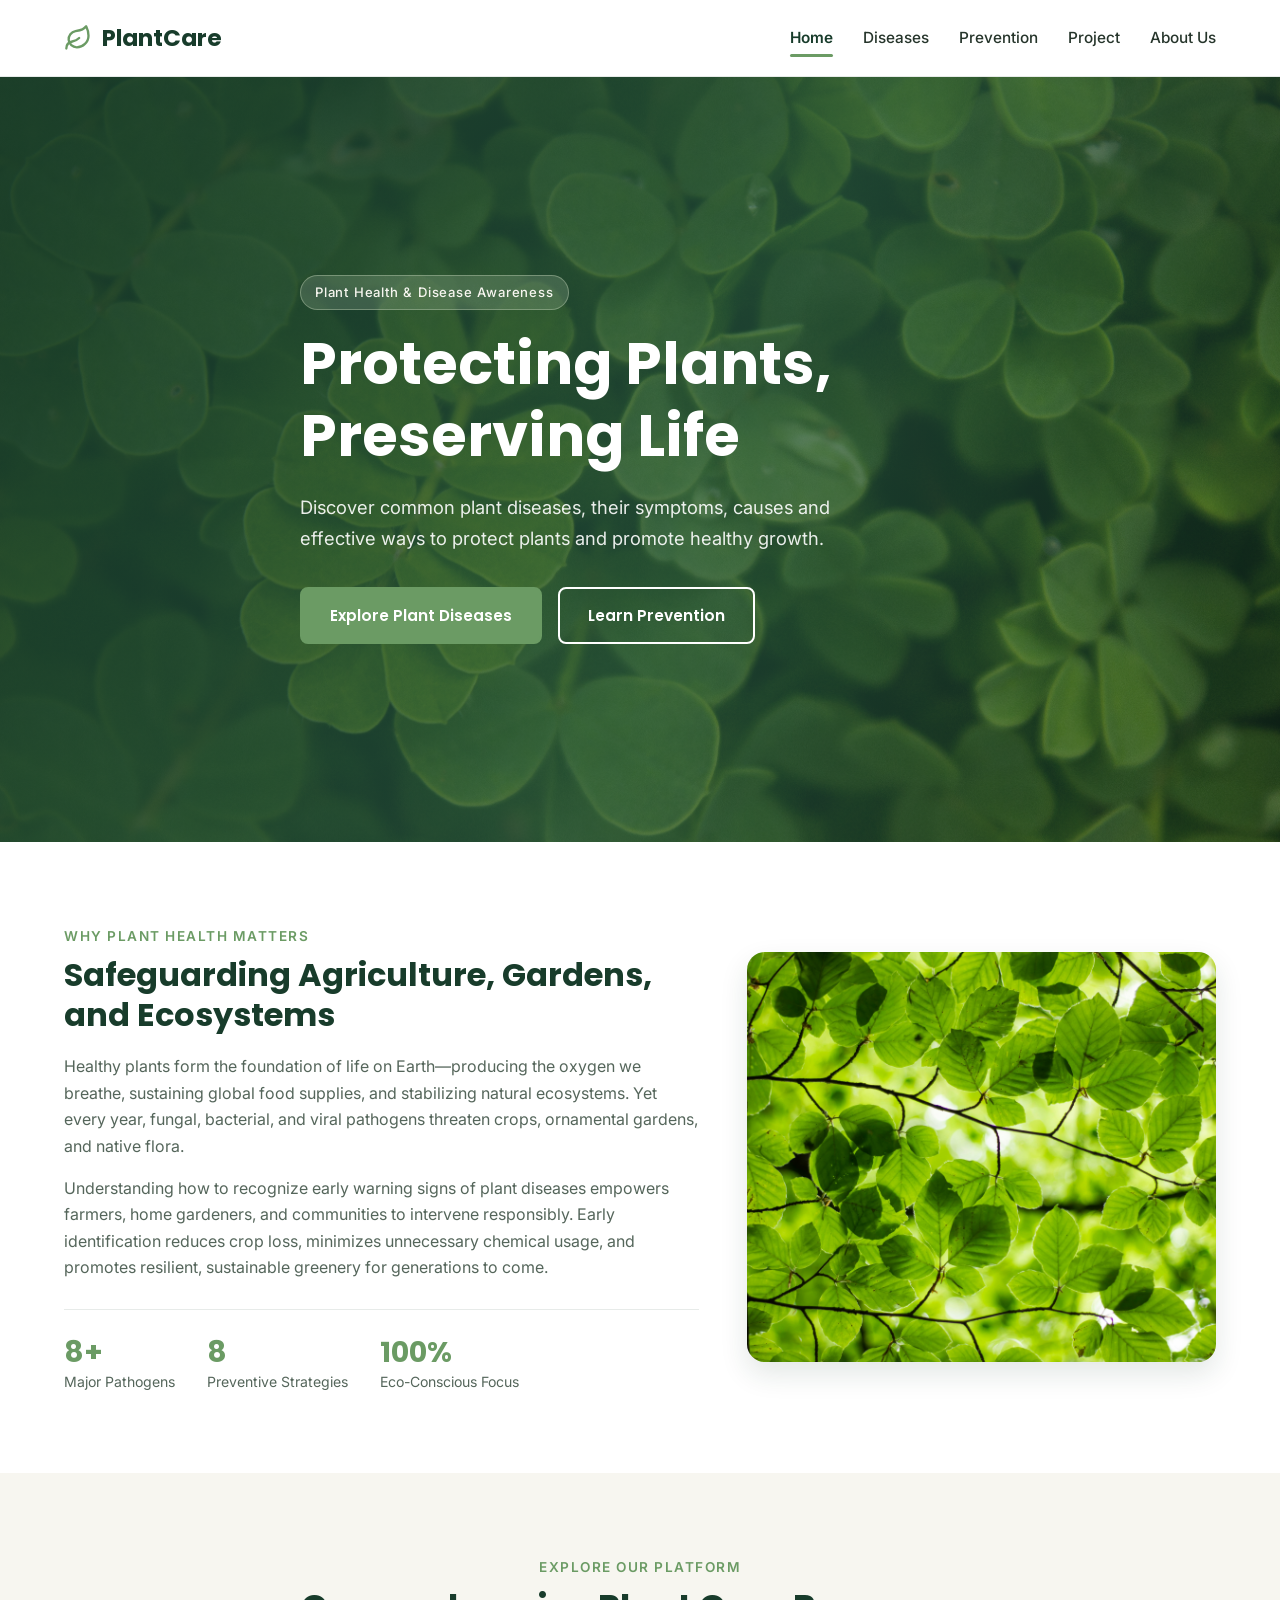
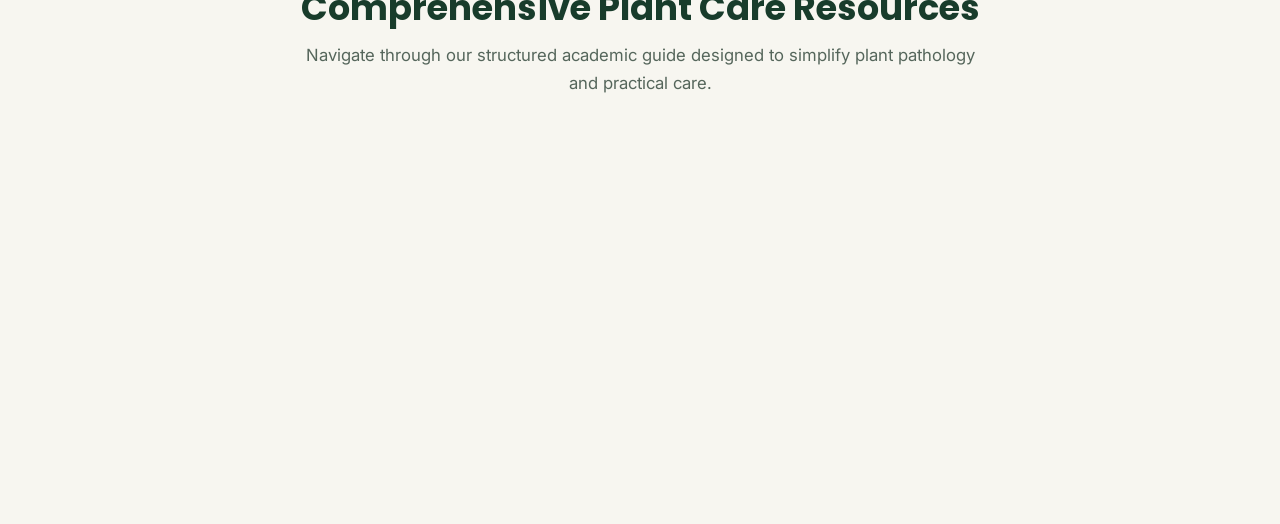
==== index.html @ 59e24690 "Initial commit" ====
<!DOCTYPE html>
<html lang="en">
<head>
  <meta charset="UTF-8">
  <meta name="viewport" content="width=device-width, initial-scale=1.0">
  <title>PlantCare – Plant Disease Awareness</title>
  <link rel="preconnect" href="https://fonts.googleapis.com">
  <link rel="preconnect" href="https://fonts.gstatic.com" crossorigin>
  <link href="https://fonts.googleapis.com/css2?family=Inter:wght@400;500;600&family=Poppins:wght@500;600;700&display=swap" rel="stylesheet">
  <link rel="stylesheet" href="css/style.css">
</head>
<body>

  <!-- Sticky Navigation Bar -->
  <header class="navbar">
    <div class="container nav-container">
      <a href="index.html" class="logo">
        <svg class="logo-icon" viewBox="0 0 24 24" fill="none" stroke="currentColor" stroke-width="2" stroke-linecap="round" stroke-linejoin="round">
          <path d="M11 20A7 7 0 0 1 9.8 6.1C15.5 5 17 4.48 19 2c1 2 2 4.18 2 8 0 5.5-4.78 10-10 10Z"/>
          <path d="M2 21c0-3 1.85-5.36 5.08-6C9.5 14.52 12 13 13 12"/>
        </svg>
        <span>PlantCare</span>
      </a>

      <button class="hamburger" id="hamburger" aria-label="Toggle Menu" aria-expanded="false">
        <span></span>
        <span></span>
        <span></span>
      </button>

      <nav class="nav-links" id="nav-links">
        <a href="index.html" class="active">Home</a>
        <a href="diseases.html">Diseases</a>
        <a href="prevention.html">Prevention</a>
        <a href="project.html">Project</a>
        <a href="about.html">About Us</a>
      </nav>
    </div>
  </header>

  <!-- Hero Section -->
  <!-- Replace 'images/hero.jpg' with a high-resolution healthy green plant/botanical background photo -->
  <section class="hero" style="background-image: url('images/hero.jpg');">
    <div class="hero-overlay"></div>
    <div class="container hero-content fade-in">
      <span class="badge">Plant Health &amp; Disease Awareness</span>
      <h1>Protecting Plants, Preserving Life</h1>
      <p>Discover common plant diseases, their symptoms, causes and effective ways to protect plants and promote healthy growth.</p>
      <div class="hero-buttons">
        <a href="diseases.html" class="btn btn-primary">Explore Plant Diseases</a>
        <a href="prevention.html" class="btn btn-outline">Learn Prevention</a>
      </div>
    </div>
  </section>

  <!-- Introduction Section -->
  <section class="section intro-section">
    <div class="container">
      <div class="intro-grid fade-in">
        <div class="intro-text">
          <span class="section-subtitle">Why Plant Health Matters</span>
          <h2>Safeguarding Agriculture, Gardens, and Ecosystems</h2>
          <p>Healthy plants form the foundation of life on Earth—producing the oxygen we breathe, sustaining global food supplies, and stabilizing natural ecosystems. Yet every year, fungal, bacterial, and viral pathogens threaten crops, ornamental gardens, and native flora.</p>
          <p>Understanding how to recognize early warning signs of plant diseases empowers farmers, home gardeners, and communities to intervene responsibly. Early identification reduces crop loss, minimizes unnecessary chemical usage, and promotes resilient, sustainable greenery for generations to come.</p>
          <div class="stats-row">
            <div class="stat-item">
              <h3>8+</h3>
              <p>Major Pathogens</p>
            </div>
            <div class="stat-item">
              <h3>8</h3>
              <p>Preventive Strategies</p>
            </div>
            <div class="stat-item">
              <h3>100%</h3>
              <p>Eco-Conscious Focus</p>
            </div>
          </div>
        </div>
        <div class="intro-image">
          <!-- Replace 'images/intro-plant.jpg' with a close-up photo of healthy green leaves or plant inspection -->
          <img src="images/intro-plant.jpg" alt="Healthy green leaves in sunlight">
        </div>
      </div>
    </div>
  </section>

  <!-- Quick Highlights Section -->
  <section class="section bg-cream">
    <div class="container">
      <div class="section-header fade-in">
        <span class="section-subtitle">Explore Our Platform</span>
        <h2>Comprehensive Plant Care Resources</h2>
        <p>Navigate through our structured academic guide designed to simplify plant pathology and practical care.</p>
      </div>

      <div class="features-grid">
        <div class="feature-card fade-in">
          <div class="feature-icon">
            <svg viewBox="0 0 24 24" fill="none" stroke="currentColor" stroke-width="2"><circle cx="11" cy="11" r="8"/><path d="m21 21-4.3-4.3"/></svg>
          </div>
          <h3>Disease Identification</h3>
          <p>Examine visual symptoms, underlying causes, and pathogen profiles for eight widespread plant diseases.</p>
          <a href="diseases.html" class="card-link">View Diseases &rarr;</a>
        </div>

        <div class="feature-card fade-in">
          <div class="feature-icon">
            <svg viewBox="0 0 24 24" fill="none" stroke="currentColor" stroke-width="2"><path d="M12 22s8-4 8-10V5l-8-3-8 3v7c0 6 8 10 8 10z"/></svg>
          </div>
          <h3>Prevention &amp; Control</h3>
          <p>Learn practical, sustainable habits—from proper watering and soil care to crop rotation and hygiene.</p>
          <a href="prevention.html" class="card-link">Explore Prevention &rarr;</a>
        </div>

        <div class="feature-card fade-in">
          <div class="feature-icon">
            <svg viewBox="0 0 24 24" fill="none" stroke="currentColor" stroke-width="2"><rect x="3" y="3" width="18" height="18" rx="2" ry="2"/><circle cx="8.5" cy="8.5" r="1.5"/><polyline points="21 15 16 10 5 21"/></svg>
          </div>
          <h3>Field Observations</h3>
          <p>Explore our academic project objectives and browse real-world photographic observations from our study.</p>
          <a href="project.html" class="card-link">See Our Project &rarr;</a>
        </div>
      </div>
    </div>
  </section>

  <!-- Footer -->
  

  <script src="js/script.js"></script>
</body>
</html>
---- css/style.css ----
/* =========================================
   1. CSS Variables & Nature Color Palette
   ========================================= */
:root {
  --deep-forest: #183C2B;
  --dark-green: #285943;
  --leaf-green: #6B9B64;
  --sage-green: #B8CBB0;
  --soft-cream: #F7F6F0;
  --white: #FFFFFF;
  --dark-text: #26352B;
  --muted-text: #55665B;
  --border-light: rgba(24, 60, 43, 0.1);
  --shadow-sm: 0 4px 16px rgba(24, 60, 43, 0.06);
  --shadow-md: 0 12px 28px rgba(24, 60, 43, 0.12);
  --radius-md: 12px;
  --radius-lg: 18px;
  --transition: all 0.3s ease;
}

/* =========================================
   2. Reset & Base Styles
   ========================================= */
*,
*::before,
*::after {
  box-sizing: border-box;
  margin: 0;
  padding: 0;
}

html {
  scroll-behavior: smooth;
}

body {
  font-family: 'Inter', -apple-system, BlinkMacSystemFont, sans-serif;
  color: var(--dark-text);
  background-color: var(--white);
  line-height: 1.65;
  overflow-x: hidden;
}

h1, h2, h3, h4 {
  font-family: 'Poppins', sans-serif;
  color: var(--deep-forest);
  line-height: 1.25;
}

img {
  max-width: 100%;
  display: block;
}

a {
  text-decoration: none;
  color: inherit;
}

.container {
  width: 90%;
  max-width: 1200px;
  margin: 0 auto;
}

.section {
  padding: 80px 0;
}

.bg-cream {
  background-color: var(--soft-cream);
}

.section-subtitle {
  display: inline-block;
  font-size: 0.85rem;
  font-weight: 600;
  text-transform: uppercase;
  letter-spacing: 1.5px;
  color: var(--leaf-green);
  margin-bottom: 8px;
}

.section-header {
  text-align: center;
  max-width: 680px;
  margin: 0 auto 52px;
}

.section-header h2 {
  font-size: 2.2rem;
  margin-bottom: 12px;
}

.section-header p {
  color: var(--muted-text);
  font-size: 1.05rem;
}

/* =========================================
   3. Sticky Navigation Bar
   ========================================= */
.navbar {
  position: sticky;
  top: 0;
  z-index: 1000;
  background-color: rgba(255, 255, 255, 0.96);
  backdrop-filter: blur(10px);
  border-bottom: 1px solid var(--border-light);
  transition: var(--transition);
}

.navbar.scrolled {
  box-shadow: 0 4px 20px rgba(24, 60, 43, 0.08);
}

.nav-container {
  display: flex;
  align-items: center;
  justify-content: space-between;
  height: 76px;
}

.logo {
  display: flex;
  align-items: center;
  gap: 10px;
  font-family: 'Poppins', sans-serif;
  font-size: 1.45rem;
  font-weight: 700;
  color: var(--deep-forest);
}

.logo-icon {
  width: 28px;
  height: 28px;
  color: var(--leaf-green);
}

.nav-links {
  display: flex;
  align-items: center;
  gap: 30px;
}

.nav-links a {
  font-size: 0.96rem;
  font-weight: 500;
  color: var(--dark-text);
  position: relative;
  padding: 6px 0;
  transition: var(--transition);
}

.nav-links a::after {
  content: '';
  position: absolute;
  left: 0;
  bottom: 0;
  width: 0;
  height: 2.5px;
  background-color: var(--leaf-green);
  border-radius: 2px;
  transition: width 0.3s ease;
}

.nav-links a:hover,
.nav-links a.active {
  color: var(--deep-forest);
  font-weight: 600;
}

.nav-links a:hover::after,
.nav-links a.active::after {
  width: 100%;
}

/* Hamburger Button */
.hamburger {
  display: none;
  flex-direction: column;
  justify-content: space-between;
  width: 28px;
  height: 20px;
  background: transparent;
  border: none;
  cursor: pointer;
}

.hamburger span {
  display: block;
  width: 100%;
  height: 2.5px;
  background-color: var(--deep-forest);
  border-radius: 2px;
  transition: var(--transition);
}

/* =========================================
   4. Hero Section & Page Banners
   ========================================= */
.hero {
  position: relative;
  min-height: 85vh;
  display: flex;
  align-items: center;
  background-color: var(--deep-forest);
  background-size: cover;
  background-position: center;
  color: var(--white);
}

.hero-overlay {
  position: absolute;
  inset: 0;
  background: linear-gradient(
    115deg,
    rgba(24, 60, 43, 0.9) 0%,
    rgba(40, 89, 67, 0.72) 55%,
    rgba(24, 60, 43, 0.45) 100%
  );
}

.hero-content {
  position: relative;
  z-index: 2;
  max-width: 680px;
  padding: 60px 0;
}

.badge {
  display: inline-block;
  padding: 6px 14px;
  background-color: rgba(184, 203, 176, 0.22);
  border: 1px solid rgba(184, 203, 176, 0.45);
  color: var(--soft-cream);
  border-radius: 50px;
  font-size: 0.82rem;
  font-weight: 500;
  letter-spacing: 0.8px;
  margin-bottom: 18px;
}

.hero h1 {
  color: var(--white);
  font-size: clamp(2.4rem, 5vw, 3.6rem);
  font-weight: 700;
  margin-bottom: 20px;
}

.hero p {
  font-size: 1.15rem;
  color: rgba(255, 255, 255, 0.9);
  margin-bottom: 34px;
  max-width: 580px;
}

.hero-buttons {
  display: flex;
  flex-wrap: wrap;
  gap: 16px;
}

/* Buttons */
.btn {
  display: inline-flex;
  align-items: center;
  justify-content: center;
  padding: 14px 28px;
  font-family: 'Poppins', sans-serif;
  font-size: 0.96rem;
  font-weight: 600;
  border-radius: 8px;
  transition: var(--transition);
  cursor: pointer;
}

.btn-primary {
  background-color: var(--leaf-green);
  color: var(--white);
  border: 2px solid var(--leaf-green);
}

.btn-primary:hover {
  background-color: var(--dark-green);
  border-color: var(--dark-green);
  transform: translateY(-2px);
}

.btn-outline {
  background-color: transparent;
  color: var(--white);
  border: 2px solid var(--white);
}

.btn-outline:hover {
  background-color: var(--white);
  color: var(--deep-forest);
  transform: translateY(-2px);
}

/* Inner Page Banner */
.page-banner {
  background: linear-gradient(135deg, var(--deep-forest), var(--dark-green));
  color: var(--white);
  padding: 72px 0;
  text-align: center;
}

.page-banner h1 {
  color: var(--white);
  font-size: clamp(2rem, 4vw, 2.8rem);
  margin-bottom: 12px;
}

.page-banner p {
  color: var(--sage-green);
  max-width: 640px;
  margin: 0 auto;
  font-size: 1.08rem;
}

/* =========================================
   5. Home Page Intro & Features
   ========================================= */
.intro-grid {
  display: grid;
  grid-template-columns: 1.15fr 0.85fr;
  gap: 48px;
  align-items: center;
}

.intro-text h2 {
  font-size: 2rem;
  margin-bottom: 18px;
}

.intro-text p {
  color: var(--muted-text);
  margin-bottom: 16px;
}

.stats-row {
  display: flex;
  gap: 32px;
  margin-top: 28px;
  padding-top: 24px;
  border-top: 1px solid var(--border-light);
}

.stat-item h3 {
  font-size: 1.8rem;
  color: var(--leaf-green);
}

.stat-item p {
  font-size: 0.88rem;
  margin: 0;
}

.intro-image img {
  width: 100%;
  height: 410px;
  object-fit: cover;
  background-color: var(--sage-green);
  border-radius: var(--radius-lg);
  box-shadow: var(--shadow-md);
}

.features-grid {
  display: grid;
  grid-template-columns: repeat(3, 1fr);
  gap: 28px;
}

.feature-card {
  background: var(--white);
  padding: 34px 28px;
  border-radius: var(--radius-md);
  box-shadow: var(--shadow-sm);
  border: 1px solid var(--border-light);
  transition: var(--transition);
}

.feature-card:hover {
  transform: translateY(-6px);
  box-shadow: var(--shadow-md);
}

.feature-icon {
  width: 50px;
  height: 50px;
  background-color: var(--soft-cream);
  color: var(--dark-green);
  border-radius: 12px;
  display: flex;
  align-items: center;
  justify-content: center;
  margin-bottom: 20px;
}

.feature-icon svg {
  width: 24px;
  height: 24px;
}

.feature-card h3 {
  font-size: 1.25rem;
  margin-bottom: 10px;
}

.feature-card p {
  color: var(--muted-text);
  font-size: 0.95rem;
  margin-bottom: 18px;
}

.card-link {
  font-weight: 600;
  font-size: 0.92rem;
  color: var(--dark-green);
  transition: var(--transition);
}

.card-link:hover {
  color: var(--leaf-green);
}

/* =========================================
   6. Diseases Page Cards
   ========================================= */
.diseases-grid {
  display: grid;
  grid-template-columns: repeat(2, 1fr);
  gap: 32px;
}

.disease-card {
  background: var(--white);
  border-radius: var(--radius-lg);
  overflow: hidden;
  box-shadow: var(--shadow-sm);
  border: 1px solid var(--border-light);
  display: flex;
  flex-direction: column;
  transition: var(--transition);
}

.disease-card:hover {
  transform: translateY(-6px);
  box-shadow: var(--shadow-md);
}

.card-img-wrap {
  position: relative;
  height: 240px;
  background-color: var(--sage-green);
  overflow: hidden;
}

.card-img-wrap img {
  width: 100%;
  height: 100%;
  object-fit: cover;
  transition: transform 0.5s ease;
}

.disease-card:hover .card-img-wrap img {
  transform: scale(1.06);
}

.pathogen-tag {
  position: absolute;
  top: 14px;
  right: 14px;
  background-color: rgba(24, 60, 43, 0.9);
  color: var(--white);
  font-size: 0.78rem;
  font-weight: 500;
  padding: 5px 12px;
  border-radius: 50px;
}

.card-body {
  padding: 28px;
  flex: 1;
  display: flex;
  flex-direction: column;
}

.card-body h3 {
  font-size: 1.35rem;
  margin-bottom: 10px;
}

.disease-desc {
  color: var(--muted-text);
  font-size: 0.95rem;
  margin-bottom: 18px;
}

.disease-meta {
  margin-top: auto;
  background-color: var(--soft-cream);
  padding: 16px;
  border-radius: 10px;
  font-size: 0.9rem;
}

.disease-meta p {
  margin-bottom: 8px;
}

.disease-meta p:last-child {
  margin-bottom: 0;
}

.disease-meta strong {
  color: var(--deep-forest);
}

.cta-box {
  margin-top: 64px;
  background-color: var(--soft-cream);
  border: 1px solid var(--sage-green);
  border-radius: var(--radius-lg);
  padding: 44px 32px;
  text-align: center;
}

.cta-box h3 {
  font-size: 1.6rem;
  margin-bottom: 10px;
}

.cta-box p {
  color: var(--muted-text);
  margin-bottom: 24px;
}

/* =========================================
   7. Prevention Page Cards
   ========================================= */
.prevention-grid {
  display: grid;
  grid-template-columns: repeat(2, 1fr);
  gap: 28px;
}

.prevention-card {
  background-color: var(--white);
  border: 1px solid var(--border-light);
  border-radius: var(--radius-md);
  padding: 32px;
  box-shadow: var(--shadow-sm);
  transition: var(--transition);
}

.prevention-card:hover {
  transform: translateY(-5px);
  box-shadow: var(--shadow-md);
  border-color: var(--leaf-green);
}

.prev-header {
  display: flex;
  align-items: center;
  justify-content: space-between;
  margin-bottom: 18px;
}

.prev-icon {
  width: 52px;
  height: 52px;
  border-radius: 12px;
  background-color: var(--soft-cream);
  color: var(--dark-green);
  display: flex;
  align-items: center;
  justify-content: center;
}

.prev-icon svg {
  width: 26px;
  height: 26px;
}

.step-num {
  font-family: 'Poppins', sans-serif;
  font-size: 1.5rem;
  font-weight: 700;
  color: var(--sage-green);
}

.prevention-card h3 {
  font-size: 1.25rem;
  margin-bottom: 10px;
}

.prevention-card p {
  color: var(--muted-text);
  font-size: 0.96rem;
}

/* =========================================
   8. Project Page & 20-Photo Lightbox Gallery
   ========================================= */
.overview-card {
  background-color: var(--soft-cream);
  padding: 44px;
  border-radius: var(--radius-lg);
  border-left: 5px solid var(--dark-green);
  margin-bottom: 64px;
}

.overview-card h2 {
  font-size: 1.9rem;
  margin-bottom: 16px;
}

.overview-card p {
  color: var(--dark-text);
  font-size: 1.05rem;
}

.objectives-grid {
  display: grid;
  grid-template-columns: repeat(3, 1fr);
  gap: 22px;
}

.objective-item {
  background: var(--white);
  border: 1px solid var(--border-light);
  border-radius: var(--radius-md);
  padding: 24px;
  display: flex;
  align-items: flex-start;
  gap: 14px;
  box-shadow: var(--shadow-sm);
  transition: var(--transition);
}

.objective-item:hover {
  transform: translateY(-4px);
  box-shadow: var(--shadow-md);
}

.obj-check {
  flex-shrink: 0;
  width: 28px;
  height: 28px;
  border-radius: 50%;
  background-color: var(--leaf-green);
  color: var(--white);
  display: flex;
  align-items: center;
  justify-content: center;
  font-size: 0.85rem;
  font-weight: 700;
}

.objective-item p {
  font-weight: 500;
  font-size: 0.96rem;
}

/* Gallery Grid */
.gallery-grid {
  display: grid;
  grid-template-columns: repeat(4, 1fr);
  gap: 20px;
}

.gallery-item {
  position: relative;
  aspect-ratio: 4 / 3;
  border-radius: var(--radius-md);
  overflow: hidden;
  background-color: var(--sage-green);
  box-shadow: var(--shadow-sm);
  cursor: pointer;
}

.gallery-item img {
  width: 100%;
  height: 100%;
  object-fit: cover;
  transition: transform 0.45s ease;
}

.gallery-overlay {
  position: absolute;
  inset: 0;
  background: rgba(24, 60, 43, 0.55);
  display: flex;
  align-items: center;
  justify-content: center;
  opacity: 0;
  transition: opacity 0.3s ease;
}

.gallery-overlay span {
  color: var(--white);
  font-family: 'Poppins', sans-serif;
  font-size: 0.9rem;
  font-weight: 500;
  padding: 8px 16px;
  border: 1px solid rgba(255, 255, 255, 0.7);
  border-radius: 50px;
  background-color: rgba(24, 60, 43, 0.6);
}

.gallery-item:hover img {
  transform: scale(1.08);
}

.gallery-item:hover .gallery-overlay {
  opacity: 1;
}

/* Lightbox Modal */
.lightbox {
  position: fixed;
  inset: 0;
  z-index: 2000;
  background-color: rgba(15, 32, 24, 0.94);
  display: none;
  align-items: center;
  justify-content: center;
  padding: 24px;
}

.lightbox.open {
  display: flex;
}

.lightbox-content {
  max-width: 900px;
  max-height: 85vh;
  text-align: center;
}

.lightbox-content img {
  max-height: 72vh;
  width: auto;
  margin: 0 auto;
  border-radius: var(--radius-md);
  box-shadow: 0 12px 40px rgba(0, 0, 0, 0.5);
}

.lightbox-caption {
  margin-top: 14px;
  color: var(--white);
  display: flex;
  justify-content: space-between;
  align-items: center;
  gap: 16px;
  font-size: 0.95rem;
}

.lightbox-caption span {
  color: var(--sage-green);
  font-weight: 600;
  white-space: nowrap;
}

.lightbox-close,
.lightbox-prev,
.lightbox-next {
  position: absolute;
  background: rgba(255, 255, 255, 0.14);
  color: var(--white);
  border: none;
  cursor: pointer;
  border-radius: 50%;
  width: 48px;
  height: 48px;
  font-size: 1.5rem;
  display: flex;
  align-items: center;
  justify-content: center;
  transition: var(--transition);
}

.lightbox-close:hover,
.lightbox-prev:hover,
.lightbox-next:hover {
  background: var(--leaf-green);
}

.lightbox-close {
  top: 24px;
  right: 28px;
  font-size: 1.8rem;
}

.lightbox-prev {
  left: 24px;
  top: 50%;
  transform: translateY(-50%);
}

.lightbox-next {
  right: 24px;
  top: 50%;
  transform: translateY(-50%);
}

/* =========================================
   9. About Us & Circular Team Grid
   ========================================= */
.about-intro {
  max-width: 820px;
  margin: 0 auto 56px;
  text-align: center;
}

.about-intro h2 {
  font-size: 2.1rem;
  margin-bottom: 18px;
}

.about-intro p {
  font-size: 1.08rem;
  color: var(--muted-text);
}

.mv-grid {
  display: grid;
  grid-template-columns: repeat(2, 1fr);
  gap: 32px;
}

.mv-card {
  background-color: var(--soft-cream);
  padding: 38px;
  border-radius: var(--radius-lg);
  border: 1px solid var(--border-light);
  transition: var(--transition);
}

.mv-card:hover {
  transform: translateY(-5px);
  box-shadow: var(--shadow-md);
}

.mv-icon {
  width: 52px;
  height: 52px;
  border-radius: 12px;
  background-color: var(--deep-forest);
  color: var(--white);
  display: flex;
  align-items: center;
  justify-content: center;
  margin-bottom: 20px;
}

.mv-icon svg {
  width: 26px;
  height: 26px;
}

.mv-card h3 {
  font-size: 1.4rem;
  margin-bottom: 12px;
}

.mv-card p {
  color: var(--muted-text);
}

.team-grid {
  display: grid;
  grid-template-columns: repeat(5, 1fr);
  gap: 30px;
}

.team-card {
  background: var(--white);
  padding: 34px 20px;
  border-radius: var(--radius-lg);
  text-align: center;
  box-shadow: var(--shadow-sm);
  border: 1px solid var(--border-light);
  transition: var(--transition);
}

.team-card:hover {
  transform: translateY(-6px);
  box-shadow: var(--shadow-md);
}

.team-photo {
  width: 155px;
  height: 155px;
  margin: 0 auto 20px;
  border-radius: 50%;
  overflow: hidden;
  border: 4px solid var(--sage-green);
  background-color: var(--soft-cream);
  transition: var(--transition);
}

.team-card:hover .team-photo {
  border-color: var(--leaf-green);
}

.team-photo img {
  width: 100%;
  height: 100%;
  object-fit: cover;
}

.team-card h3 {
  font-size: 1.15rem;
  color: var(--deep-forest);
}

/* =========================================
   10. Footer
   ========================================= */
.footer {
  background-color: var(--deep-forest);
  color: var(--sage-green);
  padding-top: 64px;
}

.footer-grid {
  display: grid;
  grid-template-columns: 1.4fr 1fr 1.2fr;
  gap: 44px;
  padding-bottom: 48px;
}

.footer-logo {
  color: var(--white);
  margin-bottom: 16px;
}

.footer-brand p {
  font-size: 0.94rem;
  margin-bottom: 14px;
}

.footer-motto {
  display: inline-block;
  color: var(--white);
  font-family: 'Poppins', sans-serif;
  font-weight: 600;
  font-size: 0.92rem;
  padding: 6px 14px;
  background-color: rgba(107, 155, 100, 0.25);
  border-radius: 6px;
}

.footer h4 {
  color: var(--white);
  font-size: 1.1rem;
  margin-bottom: 18px;
}

.footer-links ul {
  list-style: none;
}

.footer-links li {
  margin-bottom: 10px;
}

.footer-links a {
  font-size: 0.94rem;
  transition: var(--transition);
}

.footer-links a:hover {
  color: var(--white);
  padding-left: 5px;
}

.footer-info p {
  font-size: 0.94rem;
}

.footer-bottom {
  border-top: 1px solid rgba(184, 203, 176, 0.18);
  padding: 20px 0;
  text-align: center;
  font-size: 0.88rem;
}

/* =========================================
   11. Minimal Fade-In Scroll Animations
   ========================================= */
.fade-in {
  opacity: 0;
  transform: translateY(20px);
  transition: opacity 0.65s ease, transform 0.65s ease;
}

.fade-in.visible {
  opacity: 1;
  transform: translateY(0);
}

/* =========================================
   12. Responsive Breakpoints
   ========================================= */
@media (max-width: 992px) {
  .intro-grid,
  .diseases-grid,
  .prevention-grid,
  .mv-grid {
    grid-template-columns: 1fr;
  }

  .features-grid,
  .objectives-grid {
    grid-template-columns: repeat(2, 1fr);
  }

  .gallery-grid {
    grid-template-columns: repeat(3, 1fr);
  }

  .team-grid {
    grid-template-columns: repeat(2, 1fr);
  }

  .footer-grid {
    grid-template-columns: 1fr 1fr;
  }
}

@media (max-width: 768px) {
  .hamburger {
    display: flex;
  }

  .nav-links {
    position: absolute;
    top: 76px;
    left: 0;
    right: 0;
    background-color: var(--white);
    flex-direction: column;
    align-items: flex-start;
    padding: 20px 5%;
    gap: 16px;
    border-bottom: 1px solid var(--border-light);
    box-shadow: var(--shadow-md);
    display: none;
  }

  .nav-links.open {
    display: flex;
  }

  .section {
    padding: 60px 0;
  }

  .features-grid,
  .objectives-grid {
    grid-template-columns: 1fr;
  }

  .gallery-grid {
    grid-template-columns: repeat(2, 1fr);
    gap: 14px;
  }

  .footer-grid {
    grid-template-columns: 1fr;
    gap: 32px;
  }

  .lightbox-prev,
  .lightbox-next {
    width: 40px;
    height: 40px;
    font-size: 1.2rem;
  }

  .lightbox-prev {
    left: 10px;
  }

  .lightbox-next {
    right: 10px;
  }
}

@media (max-width: 480px) {
  .team-grid {
    grid-template-columns: 1fr;
  }

  .overview-card {
    padding: 28px 22px;
  }

  .stats-row {
    flex-direction: column;
    gap: 16px;
  }
}
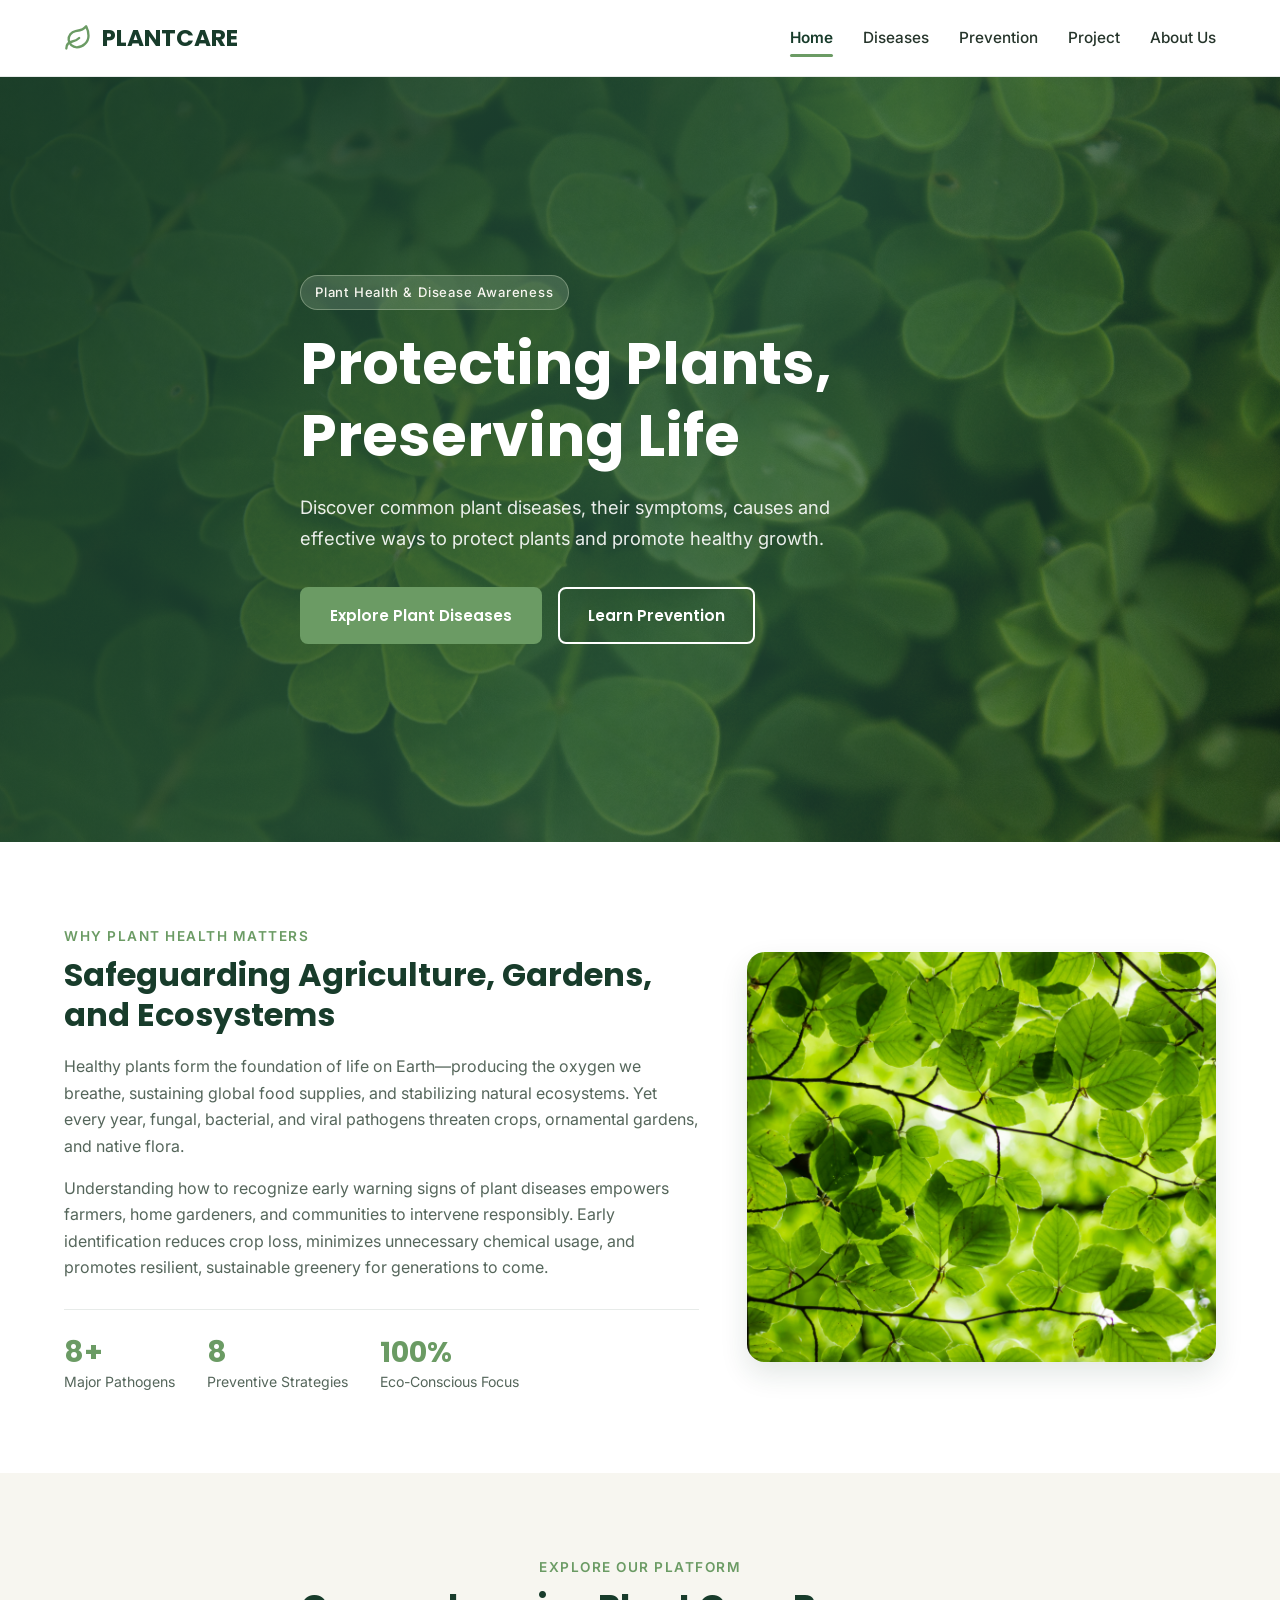
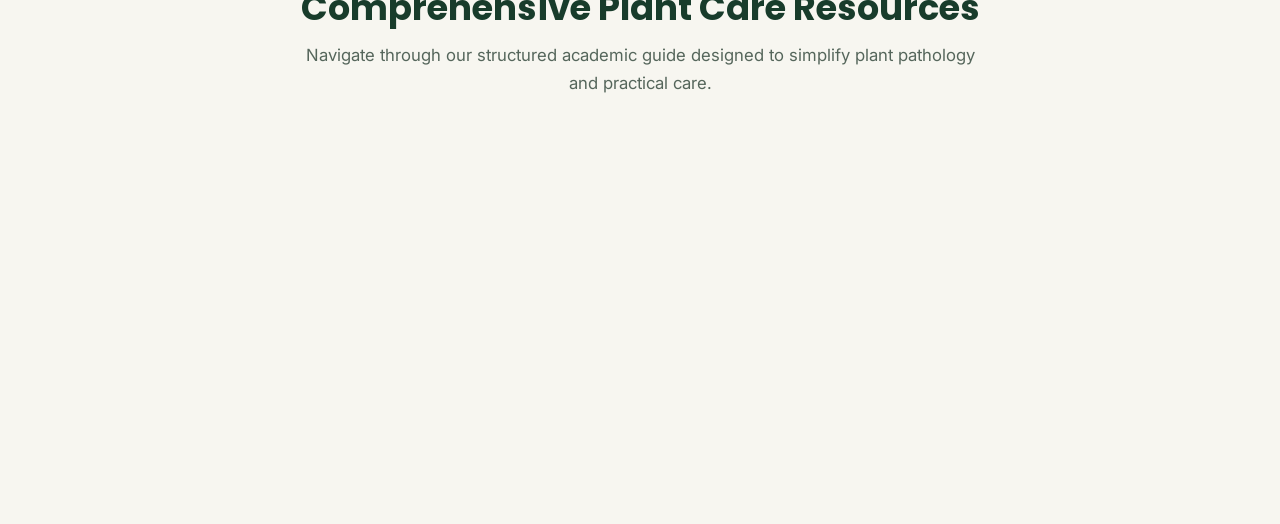
==== commit f56fd6ac: "commit2" ====
--- a/index.html
+++ b/index.html
@@ -19,7 +19,7 @@
           <path d="M11 20A7 7 0 0 1 9.8 6.1C15.5 5 17 4.48 19 2c1 2 2 4.18 2 8 0 5.5-4.78 10-10 10Z"/>
           <path d="M2 21c0-3 1.85-5.36 5.08-6C9.5 14.52 12 13 13 12"/>
         </svg>
-        <span>PlantCare</span>
+        <span>PLANTCARE</span>
       </a>
 
       <button class="hamburger" id="hamburger" aria-label="Toggle Menu" aria-expanded="false">
